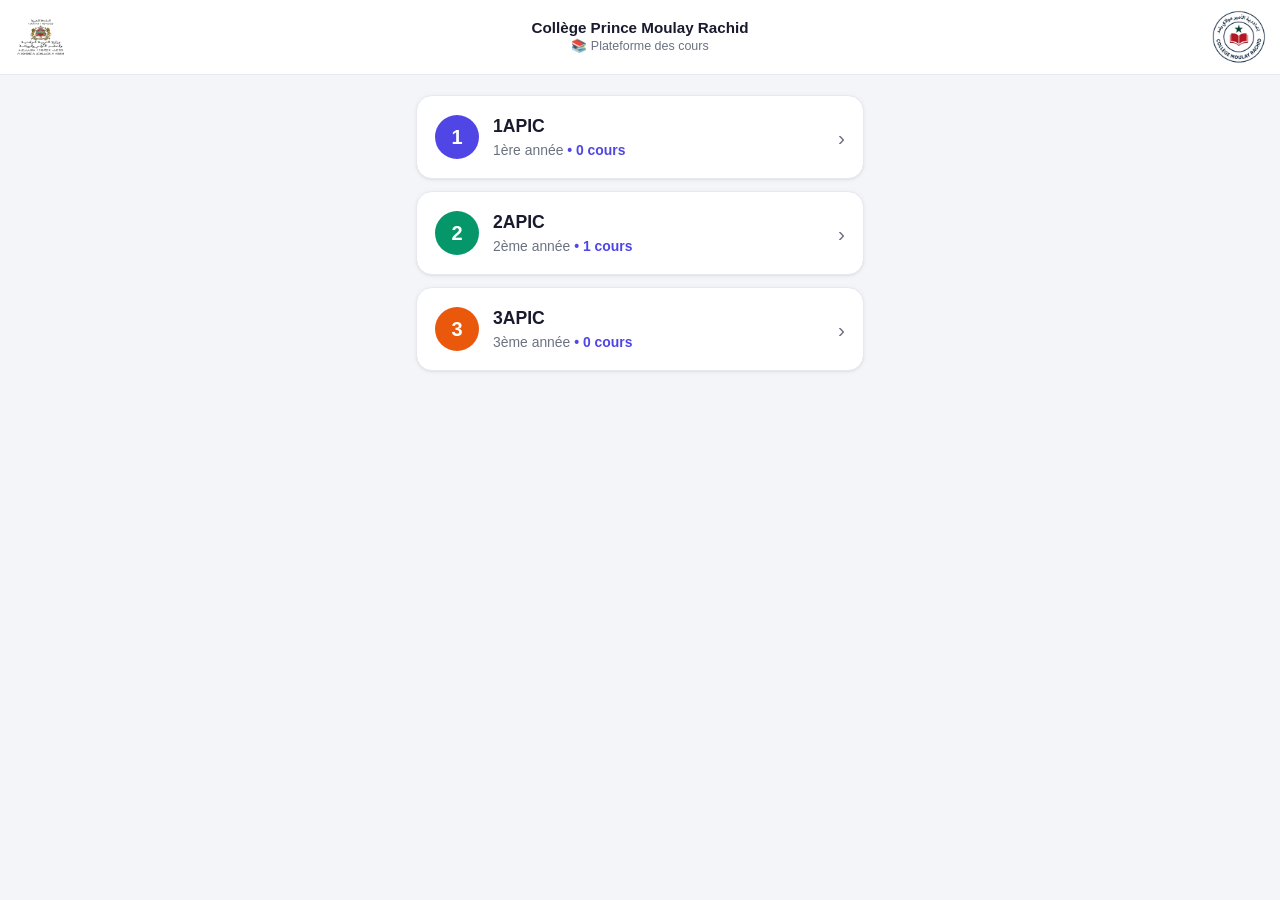
==== index.html @ 15e2d8b1 "Add files via upload" ====
<!DOCTYPE html>
<html lang="fr">
<head>
<meta charset="UTF-8">
<meta name="viewport" content="width=device-width, initial-scale=1.0, maximum-scale=1.0">
<meta name="theme-color" content="#ffffff">
<title>Cours</title>
<style>
  :root {
    --bg: #f4f5f9; --card-bg: #ffffff; --text: #1a1a2e;
    --muted: #6b7280; --accent: #4f46e5; --accent2: #059669;
    --border: #e8e9ee; --shadow: 0 1px 2px rgba(20,20,40,0.06), 0 1px 6px rgba(20,20,40,0.04);
  }
  * { box-sizing: border-box; -webkit-tap-highlight-color: transparent; }
  html, body { margin: 0; padding: 0; }
  body {
    font-family: -apple-system, BlinkMacSystemFont, "Segoe UI", Roboto, sans-serif;
    background: var(--bg); color: var(--text);
    font-size: 17px; line-height: 1.4;
    -webkit-font-smoothing: antialiased;
  }

  header {
    background: var(--card-bg); color: var(--text);
    padding: calc(10px + env(safe-area-inset-top, 0px)) 14px 10px;
    border-bottom: 1px solid var(--border);
    display: flex; align-items: center; gap: 10px;
    position: sticky; top: 0; z-index: 10;
  }
  header img.logo { width: 54px; height: 54px; object-fit: contain; flex-shrink: 0; }
  header .school-info { flex: 1; text-align: center; min-width: 0; }
  header .school-info .college-name { font-size: 0.95rem; font-weight: 700; line-height: 1.2; }
  header .school-info .app-title { font-size: 0.78rem; color: var(--muted); margin-top: 1px; }

  main { padding: 16px; padding-bottom: 40px; max-width: 480px; margin: 0 auto; }

  /* ---- Levels ---- */
  .levels { display: flex; flex-direction: column; gap: 12px; margin-top: 4px; }
  .level-card {
    background: var(--card-bg); border: 1px solid var(--border); border-radius: 16px;
    box-shadow: var(--shadow); padding: 18px; display: flex; align-items: center; gap: 14px;
    cursor: pointer; user-select: none; contain: layout style;
    transition: transform 0.1s ease;
  }
  .level-card:active { transform: scale(0.98); background: #f0f0f7; }
  .badge {
    width: 44px; height: 44px; border-radius: 50%; display: flex; align-items: center;
    justify-content: center; font-size: 1.25rem; font-weight: 700; color: white; flex-shrink: 0;
  }
  .b1 { background: #4f46e5; } .b2 { background: #059669; } .b3 { background: #ea580c; }
  .level-card .txt h2 { margin: 0 0 2px; font-size: 1.1rem; }
  .level-card .txt p { margin: 0; color: var(--muted); font-size: 0.87rem; }
  .level-card .txt p .count { color: var(--accent); font-weight: 600; }
  .level-card .arrow { margin-left: auto; color: var(--muted); font-size: 1.3rem; }

  /* ---- Back + search ---- */
  .back-btn {
    display: flex; align-items: center; gap: 6px; background: none; border: none;
    color: var(--accent); font-size: 1rem; font-weight: 600; cursor: pointer;
    padding: 8px 0; margin-bottom: 6px;
  }
  .search-wrap { position: sticky; top: 66px; background: var(--bg); padding: 6px 0 12px; z-index: 5; }
  .search-wrap input {
    width: 100%; padding: 12px 14px; border: 1px solid var(--border);
    border-radius: 12px; font-size: 1rem; background: var(--card-bg); color: var(--text);
  }

  /* ---- Course list ---- */
  .list { display: flex; flex-direction: column; gap: 9px; }
  .course-item {
    background: var(--card-bg); border: 1px solid var(--border); border-radius: 14px;
    box-shadow: var(--shadow); padding: 14px; display: flex; align-items: center; gap: 12px;
    cursor: pointer; user-select: none; contain: layout style; content-visibility: auto;
    transition: transform 0.1s ease;
  }
  .course-item:active { transform: scale(0.98); background: #f0f0f7; }
  .subj-icon {
    width: 40px; height: 40px; border-radius: 10px; display: flex; align-items: center;
    justify-content: center; font-size: 1.2rem; background: #eef0fb; flex-shrink: 0;
  }
  .course-item .txt { flex: 1; min-width: 0; }
  .subject-tag { font-size: 0.7rem; text-transform: uppercase; letter-spacing: 0.04em; color: var(--accent); font-weight: 700; }
  .course-item h3 { margin: 2px 0 0; font-size: 1rem; line-height: 1.3; }
  .course-item .arrow { color: var(--muted); font-size: 1.3rem; flex-shrink: 0; }
  .new-badge {
    display: inline-block; background: #dc2626; color: white; font-size: 0.62rem;
    font-weight: 700; padding: 2px 7px; border-radius: 6px; margin-left: 7px;
    letter-spacing: 0.03em; vertical-align: middle;
  }
  .date-text { font-size: 0.75rem; color: var(--muted); margin-top: 3px; }

  .empty-state, .error-state { text-align: center; color: var(--muted); padding: 50px 20px; }

  /* ---- Skeleton loading ---- */
  .skeleton-row {
    background: var(--card-bg); border: 1px solid var(--border); border-radius: 14px;
    padding: 14px; display: flex; align-items: center; gap: 12px; margin-bottom: 9px;
  }
  .skeleton-block { background: #e8e9ee; border-radius: 8px; animation: pulse 1.1s ease-in-out infinite; }
  .skeleton-row .skeleton-block:first-child { width: 40px; height: 40px; border-radius: 10px; flex-shrink: 0; }
  .skeleton-lines { flex: 1; display: flex; flex-direction: column; gap: 6px; }
  .skeleton-lines .skeleton-block:nth-child(1) { width: 40%; height: 9px; }
  .skeleton-lines .skeleton-block:nth-child(2) { width: 75%; height: 13px; }
  @keyframes pulse { 0%, 100% { opacity: 0.5; } 50% { opacity: 1; } }

  /* ---- Bottom sheet ---- */
  .sheet-overlay { display: none; position: fixed; inset: 0; background: rgba(20,20,40,0.45); z-index: 50; }
  .sheet-overlay.open { display: block; }
  .sheet {
    position: fixed; left: 0; right: 0; bottom: 0; background: var(--card-bg);
    border-radius: 20px 20px 0 0; padding: 20px 18px calc(24px + env(safe-area-inset-bottom, 0px));
    max-height: 85vh; overflow-y: auto;
    transform: translateY(100%); transition: transform 0.22s ease-out;
  }
  .sheet-overlay.open .sheet { transform: translateY(0); }
  .sheet-handle { width: 40px; height: 4px; background: var(--border); border-radius: 4px; margin: 0 auto 16px; }
  .sheet h3 { margin: 0 0 4px; font-size: 1.15rem; }
  .sheet .subject-tag { display: block; margin-bottom: 18px; }

  .download-row {
    display: flex; align-items: center; gap: 14px; border: 1px solid var(--border);
    border-radius: 14px; padding: 14px; margin-bottom: 12px;
  }
  .download-row img { width: 52px; height: 52px; border-radius: 10px; object-fit: cover; background: #eef0f4; flex-shrink: 0; }
  .download-row .label { flex: 1; font-weight: 600; font-size: 1rem; }
  .download-row a.btn {
    display: inline-flex; align-items: center; gap: 6px; text-decoration: none;
    color: white; padding: 10px 16px; border-radius: 10px; font-size: 0.9rem; font-weight: 600;
    transition: filter 0.1s ease;
  }
  .download-row a.btn:active { filter: brightness(0.9); }
  .download-row.course a.btn { background: var(--accent); }
  .download-row.exercise a.btn { background: var(--accent2); }
  .download-row.missing { opacity: 0.5; }
  .download-row a.btn.disabled { background: var(--muted) !important; pointer-events: none; }
  .download-row.print { border-style: dashed; margin-top: -4px; }
  .download-row.print a.btn { background: #475569; }

  .sheet-close {
    display: block; width: 100%; text-align: center; padding: 12px;
    background: none; border: none; color: var(--muted); font-size: 0.95rem; margin-top: 4px;
  }

  @media (prefers-reduced-motion: reduce) {
    * { animation-duration: 0.001ms !important; transition-duration: 0.001ms !important; }
  }

  @media (prefers-color-scheme: dark) {
    :root:not([data-theme="light"]) {
      --bg: #14151f; --card-bg: #1e2030; --text: #e5e7eb; --muted: #9ca3af; --border: #2e3040;
      --shadow: 0 1px 2px rgba(0,0,0,0.3);
    }
    .level-card:active, .course-item:active { background: #262842; }
    .subj-icon { background: #262842; }
    .skeleton-block { background: #2a2c40; }
  }
  :root[data-theme="dark"] {
    --bg: #14151f; --card-bg: #1e2030; --text: #e5e7eb; --muted: #9ca3af; --border: #2e3040;
  }
</style>
</head>
<body>

<header>
  <img class="logo" src="assets/logo-ministere.png" alt="" onerror="this.style.display='none'">
  <div class="school-info">
    <div class="college-name">Collège Prince Moulay Rachid</div>
    <div class="app-title">📚 Plateforme des cours</div>
  </div>
  <img class="logo" src="assets/logo-college.png" alt="" onerror="this.style.display='none'">
</header>

<main>
  <div class="levels" id="levelScreen">
    <div class="level-card" data-level="1APIC">
      <span class="badge b1">1</span>
      <span class="txt"><h2>1APIC</h2><p>1ère année<span class="count" id="count-1APIC"></span></p></span>
      <span class="arrow">›</span>
    </div>
    <div class="level-card" data-level="2APIC">
      <span class="badge b2">2</span>
      <span class="txt"><h2>2APIC</h2><p>2ème année<span class="count" id="count-2APIC"></span></p></span>
      <span class="arrow">›</span>
    </div>
    <div class="level-card" data-level="3APIC">
      <span class="badge b3">3</span>
      <span class="txt"><h2>3APIC</h2><p>3ème année<span class="count" id="count-3APIC"></span></p></span>
      <span class="arrow">›</span>
    </div>
  </div>

  <div id="courseScreen" style="display:none;">
    <button class="back-btn" id="backBtn">‹ Niveaux</button>
    <div class="search-wrap"><input type="text" id="searchInput" placeholder="Rechercher..."></div>
    <div class="list" id="courseList"></div>
    <div class="empty-state" id="emptyState" style="display:none;">Aucun cours trouvé.</div>
  </div>
</main>

<div class="sheet-overlay" id="overlay">
  <div class="sheet">
    <div class="sheet-handle"></div>
    <h3 id="modalTitle"></h3>
    <span class="subject-tag" id="modalSubject"></span>
    <div class="date-text" id="modalDate" style="margin-bottom:14px;"></div>

    <div class="download-row course">
      <img id="modalCourseImg" alt="Cours" loading="lazy" decoding="async">
      <span class="label">📘 Cours</span>
      <a class="btn" id="modalCourseLink" download>⬇</a>
    </div>
    <div id="coursePrintContainer"></div>
    <div class="download-row exercise">
      <img id="modalExerciseImg" alt="Exercices" loading="lazy" decoding="async">
      <span class="label">✏️ Exercices</span>
      <a class="btn" id="modalExerciseLink" download>⬇</a>
    </div>
    <div id="exercisePrintContainer"></div>

    <button class="sheet-close" id="modalClose">Fermer</button>
  </div>
</div>

<script>
  let allData = {};
  let currentLevel = null;
  let loadFailed = false;

  const levelScreen = document.getElementById('levelScreen');
  const courseScreen = document.getElementById('courseScreen');
  const list = document.getElementById('courseList');
  const emptyState = document.getElementById('emptyState');
  const searchInput = document.getElementById('searchInput');
  const overlay = document.getElementById('overlay');

  const SUBJECT_ICONS = {
    "Algorithmique": "🧮", "DevOps": "⚙️", "Développement Web": "🌐",
    "JEE / Spring": "☕", "Data Analysis": "📊"
  };
  function iconFor(subject) { return SUBJECT_ICONS[subject] || "📄"; }

  const fallbackData = {
    "1APIC": [{ id: "algo1", title: "Introduction aux algorithmes", subject: "Algorithmique", courseFile: "images/1APIC/algo1-cours.jpg", exerciseFile: "images/1APIC/algo1-exo.jpg", date: "2026-01-15" }],
    "2APIC": [{ id: "docker1", title: "Introduction à Docker", subject: "DevOps", courseFile: "images/2APIC/docker1-cours.jpg", exerciseFile: "images/2APIC/docker1-exo.jpg", date: "2026-01-15" }],
    "3APIC": [{ id: "spring1", title: "Spring Boot - les bases", subject: "JEE / Spring", courseFile: "images/3APIC/spring1-cours.jpg", exerciseFile: "images/3APIC/spring1-exo.jpg", date: "2026-01-15" }]
  };

  function formatDate(iso) {
    if (!iso) return '';
    try {
      return new Intl.DateTimeFormat('fr-FR', { day: '2-digit', month: 'short', year: 'numeric' }).format(new Date(iso));
    } catch (e) { return ''; }
  }

  function getViewedSet() {
    try { return new Set(JSON.parse(localStorage.getItem('viewedCourseIds') || '[]')); }
    catch (e) { return new Set(); }
  }
  function markViewed(id) {
    const set = getViewedSet();
    if (!set.has(id)) {
      set.add(id);
      localStorage.setItem('viewedCourseIds', JSON.stringify([...set]));
    }
  }

  function updateLevelCounts() {
    ['1APIC', '2APIC', '3APIC'].forEach(lvl => {
      const el = document.getElementById('count-' + lvl);
      if (el) el.textContent = ' • ' + (allData[lvl] || []).length + ' cours';
    });
  }

  function drawFavicon(count) {
    const canvas = document.createElement('canvas');
    canvas.width = 64; canvas.height = 64;
    const ctx = canvas.getContext('2d');
    ctx.clearRect(0, 0, 64, 64);
    ctx.font = '52px sans-serif';
    ctx.textAlign = 'center';
    ctx.textBaseline = 'middle';
    ctx.fillText('📚', 30, 36);
    if (count > 0) {
      ctx.beginPath();
      ctx.arc(50, 16, 15, 0, Math.PI * 2);
      ctx.fillStyle = '#dc2626';
      ctx.fill();
      ctx.fillStyle = '#ffffff';
      ctx.font = 'bold 18px sans-serif';
      ctx.fillText(count > 9 ? '9+' : String(count), 50, 17);
    }
    let link = document.querySelector("link[rel~='icon']");
    if (!link) { link = document.createElement('link'); link.rel = 'icon'; document.head.appendChild(link); }
    link.href = canvas.toDataURL('image/png');
  }

  function updateBadge() {
    const viewed = getViewedSet();
    let newCount = 0;
    ['1APIC', '2APIC', '3APIC'].forEach(lvl => {
      (allData[lvl] || []).forEach(c => { if (!viewed.has(c.id)) newCount++; });
    });
    document.title = newCount > 0 ? `(${newCount}) Cours` : 'Cours';
    drawFavicon(newCount);
  }

  function showSkeleton() {
    list.innerHTML = Array(4).fill(`
      <div class="skeleton-row">
        <div class="skeleton-block"></div>
        <div class="skeleton-lines">
          <div class="skeleton-block"></div>
          <div class="skeleton-block"></div>
        </div>
      </div>`).join('');
  }

  async function loadData() {
    try {
      const res = await fetch('data.json?t=' + Date.now(), { cache: 'no-store' });
      allData = await res.json();
    } catch (e) {
      allData = fallbackData;
      loadFailed = true;
    }
  }

  function openLevel(level) {
    currentLevel = level;
    levelScreen.style.display = 'none';
    courseScreen.style.display = 'block';
    searchInput.value = '';
    renderCourses();
  }

  function renderCourses() {
    const q = searchInput.value.trim().toLowerCase();
    const courses = (allData[currentLevel] || []).filter(c =>
      c.title.toLowerCase().includes(q) || c.subject.toLowerCase().includes(q)
    );
    list.innerHTML = '';
    emptyState.style.display = courses.length === 0 ? 'block' : 'none';
    emptyState.textContent = loadFailed
      ? "Connexion impossible — vérifiez votre réseau et réessayez."
      : "Aucun cours trouvé.";

    const frag = document.createDocumentFragment();
    const viewed = getViewedSet();
    courses.forEach(c => {
      const isNew = !viewed.has(c.id);
      const item = document.createElement('div');
      item.className = 'course-item';
      item.innerHTML = `
        <span class="subj-icon">${iconFor(c.subject)}</span>
        <span class="txt">
          <span class="subject-tag">${c.subject || 'Matière non spécifiée'}</span>
          <h3>${c.title || 'Sans titre'}${isNew ? '<span class="new-badge">NOUVEAU</span>' : ''}</h3>
          ${c.date ? `<div class="date-text">${formatDate(c.date)}</div>` : ''}
        </span>
        <span class="arrow">›</span>`;
      item.addEventListener('click', () => openSheet(c));
      frag.appendChild(item);
    });
    list.appendChild(frag);
  }

  function setDownloadRow(prefix, filePath) {
    const img = document.getElementById('modal' + prefix + 'Img');
    const link = document.getElementById('modal' + prefix + 'Link');
    const row = link.closest('.download-row');
    const hasFile = typeof filePath === 'string' && filePath.trim() !== '';

    if (hasFile) {
      img.src = filePath;
      img.style.visibility = 'visible';
      link.href = filePath;
      link.classList.remove('disabled');
      link.textContent = '⬇';
      link.removeAttribute('aria-disabled');
      row.classList.remove('missing');
      row.style.display = 'flex';
    } else {
      img.removeAttribute('src');
      img.style.visibility = 'hidden';
      link.removeAttribute('href');
      link.classList.remove('disabled');
      link.removeAttribute('aria-disabled');
      row.classList.remove('missing');
      row.style.display = 'none';
    }
  }

  function setOptionalRow(rowId, imgId, linkId, filePath) {
    // conservée pour compatibilité, plus utilisée directement
  }

  function renderPrintRows(containerId, files) {
    const container = document.getElementById(containerId);
    container.innerHTML = '';
    if (!files || files.length === 0) return;
    const frag = document.createDocumentFragment();
    files.forEach((filePath, idx) => {
      if (!filePath) return;
      const row = document.createElement('div');
      row.className = 'download-row print';
      row.innerHTML = `
        <img alt="Image ${idx + 1} à coller" loading="lazy" decoding="async" src="${filePath}">
        <span class="label">📎 Image ${idx + 1} à coller</span>
        <a class="btn" href="${filePath}" download>⬇</a>`;
      frag.appendChild(row);
    });
    container.appendChild(frag);
  }

  function collectPrintFiles(c, pluralKey, singularKey) {
    const arr = Array.isArray(c[pluralKey]) ? c[pluralKey].filter(Boolean) : [];
    if (c[singularKey] && !arr.includes(c[singularKey])) arr.unshift(c[singularKey]);
    return arr;
  }

  function openSheet(c) {
    document.getElementById('modalTitle').textContent = c.title || 'Sans titre';
    document.getElementById('modalSubject').textContent = c.subject || 'Matière non spécifiée';
    document.getElementById('modalDate').textContent = c.date ? ('Ajouté le ' + formatDate(c.date)) : '';
    setDownloadRow('Course', c.courseFile);
    setDownloadRow('Exercise', c.exerciseFile);
    renderPrintRows('coursePrintContainer', collectPrintFiles(c, 'coursePrintFiles', 'coursePrintFile'));
    renderPrintRows('exercisePrintContainer', collectPrintFiles(c, 'exercisePrintFiles', 'exercisePrintFile'));
    overlay.classList.add('open');
    markViewed(c.id);
    renderCourses();
    updateBadge();
  }

  document.getElementById('modalClose').addEventListener('click', () => overlay.classList.remove('open'));
  overlay.addEventListener('click', (e) => { if (e.target === overlay) overlay.classList.remove('open'); });

  document.getElementById('backBtn').addEventListener('click', () => {
    courseScreen.style.display = 'none';
    levelScreen.style.display = 'flex';
    currentLevel = null;
  });

  document.querySelectorAll('.level-card').forEach(el => {
    el.addEventListener('click', () => openLevel(el.dataset.level));
  });

  searchInput.addEventListener('input', renderCourses);

  showSkeleton();
  loadData().then(() => { updateLevelCounts(); updateBadge(); });
</script>

</body>
</html>
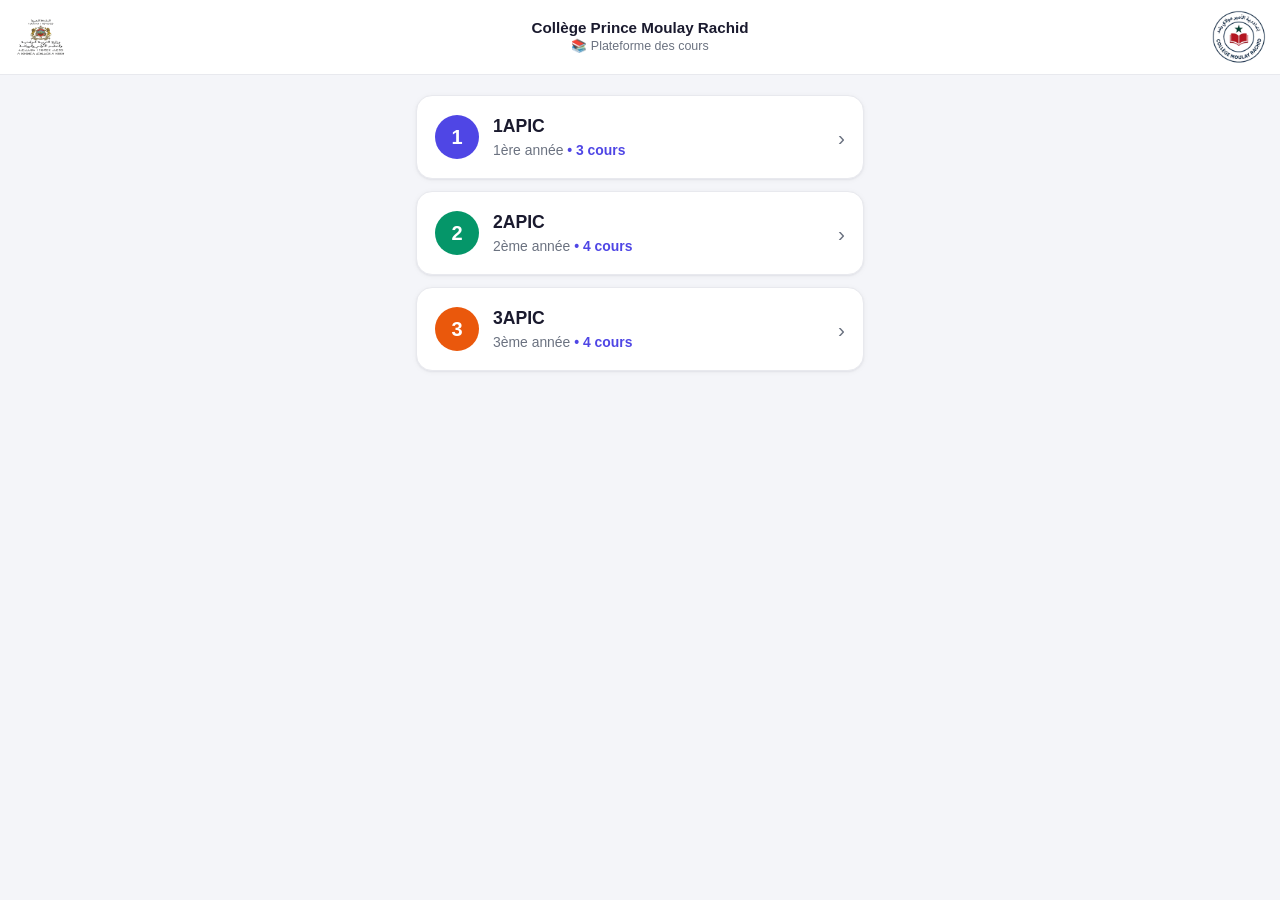
==== commit 6488ed5f: "Fix course loading failures and heavy image previews Show a connection error instead of template cou" ====
--- a/index.html
+++ b/index.html
@@ -121,7 +121,6 @@
     display: flex; align-items: center; gap: 14px; border: 1px solid var(--border);
     border-radius: 14px; padding: 14px; margin-bottom: 12px;
   }
-  .download-row img { width: 52px; height: 52px; border-radius: 10px; object-fit: cover; background: #eef0f4; flex-shrink: 0; }
   .download-row .label { flex: 1; font-weight: 600; font-size: 1rem; }
   .download-row a.btn {
     display: inline-flex; align-items: center; gap: 6px; text-decoration: none;
@@ -205,13 +204,11 @@
     <div class="date-text" id="modalDate" style="margin-bottom:14px;"></div>
 
     <div class="download-row course">
-      <img id="modalCourseImg" alt="Cours" loading="lazy" decoding="async">
       <span class="label">📘 Cours</span>
       <a class="btn" id="modalCourseLink" download>⬇</a>
     </div>
     <div id="coursePrintContainer"></div>
     <div class="download-row exercise">
-      <img id="modalExerciseImg" alt="Exercices" loading="lazy" decoding="async">
       <span class="label">✏️ Exercices</span>
       <a class="btn" id="modalExerciseLink" download>⬇</a>
     </div>
@@ -225,6 +222,7 @@
   let allData = {};
   let currentLevel = null;
   let loadFailed = false;
+  let dataReady = false;
 
   const levelScreen = document.getElementById('levelScreen');
   const courseScreen = document.getElementById('courseScreen');
@@ -239,12 +237,6 @@
   };
   function iconFor(subject) { return SUBJECT_ICONS[subject] || "📄"; }
 
-  const fallbackData = {
-    "1APIC": [{ id: "algo1", title: "Introduction aux algorithmes", subject: "Algorithmique", courseFile: "images/1APIC/algo1-cours.jpg", exerciseFile: "images/1APIC/algo1-exo.jpg", date: "2026-01-15" }],
-    "2APIC": [{ id: "docker1", title: "Introduction à Docker", subject: "DevOps", courseFile: "images/2APIC/docker1-cours.jpg", exerciseFile: "images/2APIC/docker1-exo.jpg", date: "2026-01-15" }],
-    "3APIC": [{ id: "spring1", title: "Spring Boot - les bases", subject: "JEE / Spring", courseFile: "images/3APIC/spring1-cours.jpg", exerciseFile: "images/3APIC/spring1-exo.jpg", date: "2026-01-15" }]
-  };
-
   function formatDate(iso) {
     if (!iso) return '';
     try {
@@ -267,7 +259,7 @@
   function updateLevelCounts() {
     ['1APIC', '2APIC', '3APIC'].forEach(lvl => {
       const el = document.getElementById('count-' + lvl);
-      if (el) el.textContent = ' • ' + (allData[lvl] || []).length + ' cours';
+      if (el) el.textContent = loadFailed ? '' : ' • ' + (allData[lvl] || []).length + ' cours';
     });
   }
 
@@ -318,11 +310,23 @@
   async function loadData() {
     try {
       const res = await fetch('data.json?t=' + Date.now(), { cache: 'no-store' });
+      if (!res.ok) throw new Error('HTTP ' + res.status);
       allData = await res.json();
+      loadFailed = false;
     } catch (e) {
-      allData = fallbackData;
+      allData = {};
       loadFailed = true;
     }
+    dataReady = true;
+  }
+
+  function refreshData() {
+    dataReady = false;
+    return loadData().then(() => {
+      updateLevelCounts();
+      updateBadge();
+      if (currentLevel) renderCourses();
+    });
   }
 
   function openLevel(level) {
@@ -330,10 +334,16 @@
     levelScreen.style.display = 'none';
     courseScreen.style.display = 'block';
     searchInput.value = '';
+    if (loadFailed) refreshData();
     renderCourses();
   }
 
   function renderCourses() {
+    if (!dataReady) {
+      emptyState.style.display = 'none';
+      showSkeleton();
+      return;
+    }
     const q = searchInput.value.trim().toLowerCase();
     const courses = (allData[currentLevel] || []).filter(c =>
       c.title.toLowerCase().includes(q) || c.subject.toLowerCase().includes(q)
@@ -365,14 +375,11 @@
   }
 
   function setDownloadRow(prefix, filePath) {
-    const img = document.getElementById('modal' + prefix + 'Img');
     const link = document.getElementById('modal' + prefix + 'Link');
     const row = link.closest('.download-row');
     const hasFile = typeof filePath === 'string' && filePath.trim() !== '';
 
     if (hasFile) {
-      img.src = filePath;
-      img.style.visibility = 'visible';
       link.href = filePath;
       link.classList.remove('disabled');
       link.textContent = '⬇';
@@ -380,8 +387,6 @@
       row.classList.remove('missing');
       row.style.display = 'flex';
     } else {
-      img.removeAttribute('src');
-      img.style.visibility = 'hidden';
       link.removeAttribute('href');
       link.classList.remove('disabled');
       link.removeAttribute('aria-disabled');
@@ -404,7 +409,6 @@
       const row = document.createElement('div');
       row.className = 'download-row print';
       row.innerHTML = `
-        <img alt="Image ${idx + 1} à coller" loading="lazy" decoding="async" src="${filePath}">
         <span class="label">📎 Image ${idx + 1} à coller</span>
         <a class="btn" href="${filePath}" download>⬇</a>`;
       frag.appendChild(row);
@@ -447,8 +451,7 @@
 
   searchInput.addEventListener('input', renderCourses);
 
-  showSkeleton();
-  loadData().then(() => { updateLevelCounts(); updateBadge(); });
+  refreshData();
 </script>
 
 </body>
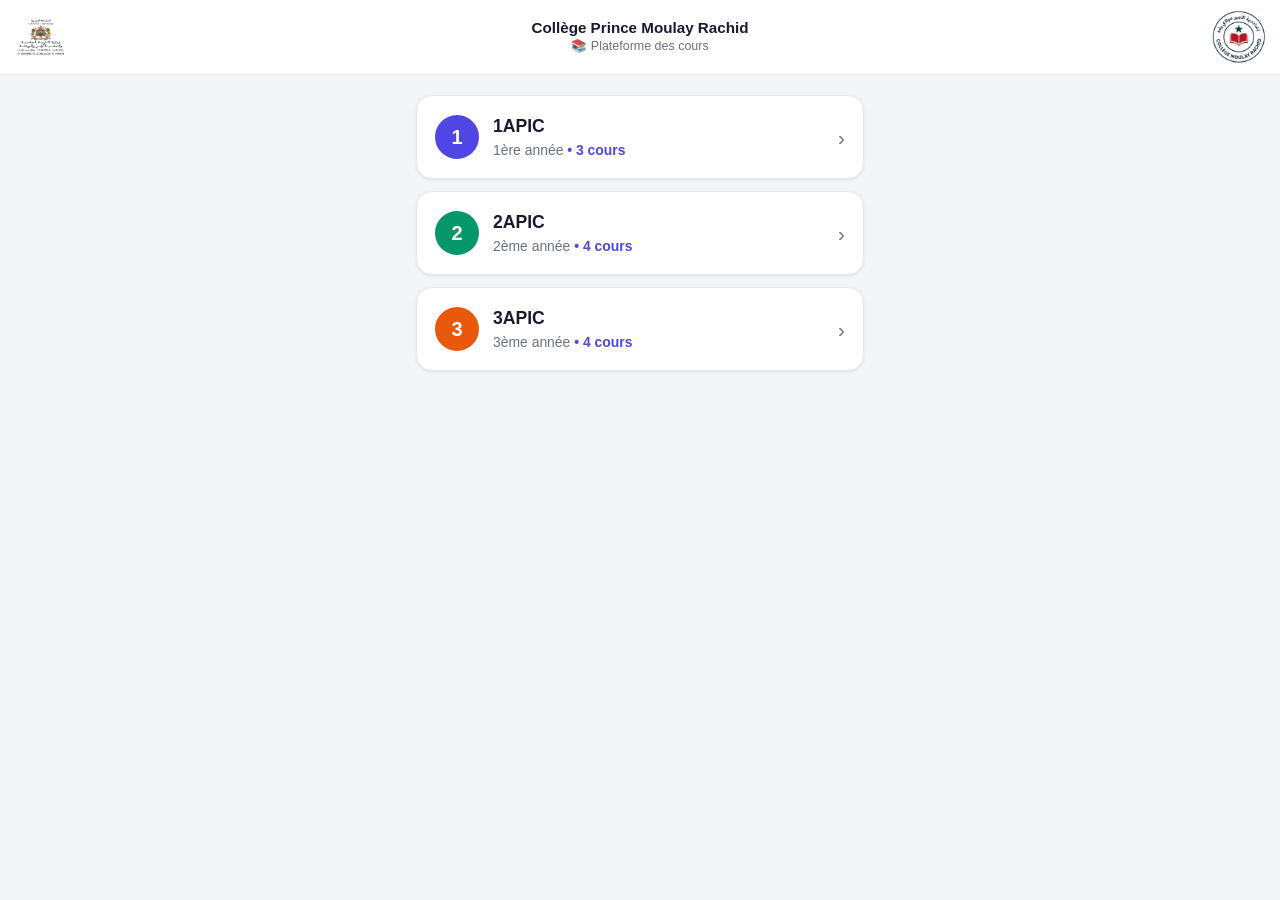
==== commit 8955d938: "Restore course previews using small thumbnails Add 104px thumbnails under thumbs/ and show them in t" ====
--- a/index.html
+++ b/index.html
@@ -121,6 +121,7 @@
     display: flex; align-items: center; gap: 14px; border: 1px solid var(--border);
     border-radius: 14px; padding: 14px; margin-bottom: 12px;
   }
+  .download-row img { width: 52px; height: 52px; border-radius: 10px; object-fit: cover; background: #eef0f4; flex-shrink: 0; }
   .download-row .label { flex: 1; font-weight: 600; font-size: 1rem; }
   .download-row a.btn {
     display: inline-flex; align-items: center; gap: 6px; text-decoration: none;
@@ -204,11 +205,13 @@
     <div class="date-text" id="modalDate" style="margin-bottom:14px;"></div>
 
     <div class="download-row course">
+      <img id="modalCourseImg" alt="" decoding="async" onerror="this.style.visibility='hidden'">
       <span class="label">📘 Cours</span>
       <a class="btn" id="modalCourseLink" download>⬇</a>
     </div>
     <div id="coursePrintContainer"></div>
     <div class="download-row exercise">
+      <img id="modalExerciseImg" alt="" decoding="async" onerror="this.style.visibility='hidden'">
       <span class="label">✏️ Exercices</span>
       <a class="btn" id="modalExerciseLink" download>⬇</a>
     </div>
@@ -374,12 +377,17 @@
     list.appendChild(frag);
   }
 
+  function thumbPath(filePath) { return filePath.replace('images/', 'thumbs/') + '.jpg'; }
+
   function setDownloadRow(prefix, filePath) {
+    const img = document.getElementById('modal' + prefix + 'Img');
     const link = document.getElementById('modal' + prefix + 'Link');
     const row = link.closest('.download-row');
     const hasFile = typeof filePath === 'string' && filePath.trim() !== '';
 
     if (hasFile) {
+      img.style.visibility = 'visible';
+      img.src = thumbPath(filePath);
       link.href = filePath;
       link.classList.remove('disabled');
       link.textContent = '⬇';
@@ -387,6 +395,7 @@
       row.classList.remove('missing');
       row.style.display = 'flex';
     } else {
+      img.removeAttribute('src');
       link.removeAttribute('href');
       link.classList.remove('disabled');
       link.removeAttribute('aria-disabled');
@@ -409,6 +418,7 @@
       const row = document.createElement('div');
       row.className = 'download-row print';
       row.innerHTML = `
+        <img alt="" decoding="async" src="${thumbPath(filePath)}" onerror="this.style.visibility='hidden'">
         <span class="label">📎 Image ${idx + 1} à coller</span>
         <a class="btn" href="${filePath}" download>⬇</a>`;
       frag.appendChild(row);
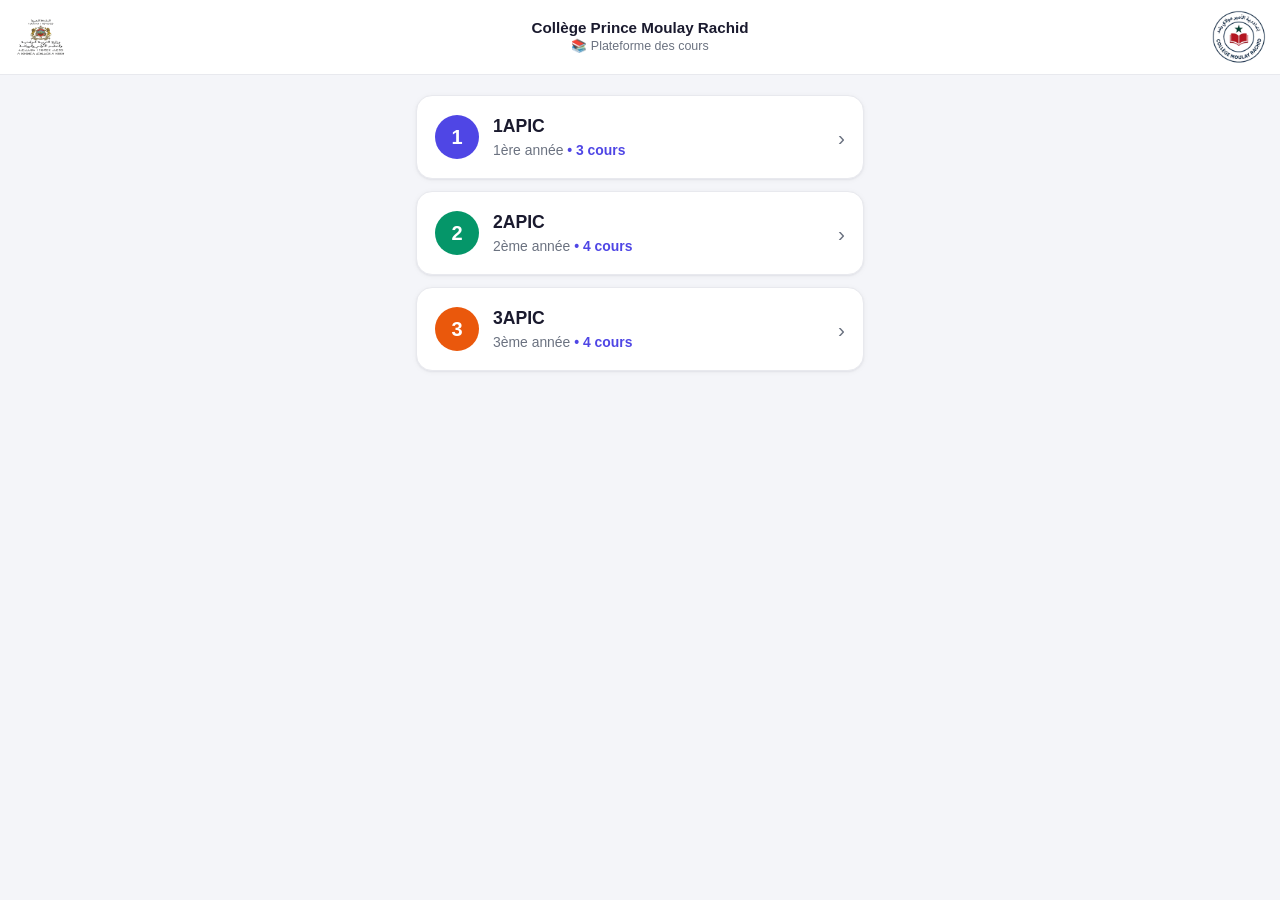
==== commit 58ae2ba9: "Group courses by unit and add a unit picker to admin Show corrections first, then each unit with its" ====
--- a/index.html
+++ b/index.html
@@ -79,6 +79,14 @@
     justify-content: center; font-size: 1.2rem; background: #eef0fb; flex-shrink: 0;
   }
   .course-item .txt { flex: 1; min-width: 0; }
+  .unit-group { margin-bottom: 22px; }
+  .unit-heading {
+    display: flex; align-items: flex-start; gap: 9px; margin: 0 0 10px;
+    padding: 10px 12px; border-radius: 12px; background: #eef0fb; color: var(--text);
+    border-left: 5px solid var(--accent);
+  }
+  .unit-heading .unit-icon { font-size: 1.25rem; line-height: 1.3; }
+  .unit-heading h2 { margin: 0; font-size: 1.08rem; line-height: 1.3; }
   .subject-tag { font-size: 0.7rem; text-transform: uppercase; letter-spacing: 0.04em; color: var(--accent); font-weight: 700; }
   .course-item h3 { margin: 2px 0 0; font-size: 1rem; line-height: 1.3; }
   .course-item .arrow { color: var(--muted); font-size: 1.3rem; flex-shrink: 0; }
@@ -151,9 +159,10 @@
       --shadow: 0 1px 2px rgba(0,0,0,0.3);
     }
     .level-card:active, .course-item:active { background: #262842; }
-    .subj-icon { background: #262842; }
+    .subj-icon, .unit-heading { background: #262842; }
     .skeleton-block { background: #2a2c40; }
   }
+  :root[data-theme="dark"] .unit-heading { background: #262842; }
   :root[data-theme="dark"] {
     --bg: #14151f; --card-bg: #1e2030; --text: #e5e7eb; --muted: #9ca3af; --border: #2e3040;
   }
@@ -234,11 +243,17 @@
   const searchInput = document.getElementById('searchInput');
   const overlay = document.getElementById('overlay');
 
-  const SUBJECT_ICONS = {
-    "Algorithmique": "🧮", "DevOps": "⚙️", "Développement Web": "🌐",
-    "JEE / Spring": "☕", "Data Analysis": "📊"
-  };
-  function iconFor(subject) { return SUBJECT_ICONS[subject] || "📄"; }
+  function unitsFor(level) { return (allData.units && allData.units[level]) || []; }
+  function unitOf(level, c) {
+    return unitsFor(level).find(u => u.id === c.unit) || { id: 'autres', title: c.subject || 'Autres cours' };
+  }
+  function courseNumber(c) {
+    const m = (c.title || '').match(/cours\s*(\d+)/i);
+    return m ? Number(m[1]) : Infinity;
+  }
+  function byCourseNumber(a, b) {
+    return (courseNumber(a) - courseNumber(b)) || String(a.date || '').localeCompare(String(b.date || ''));
+  }
 
   function formatDate(iso) {
     if (!iso) return '';
@@ -349,7 +364,7 @@
     }
     const q = searchInput.value.trim().toLowerCase();
     const courses = (allData[currentLevel] || []).filter(c =>
-      c.title.toLowerCase().includes(q) || c.subject.toLowerCase().includes(q)
+      (c.title || '').toLowerCase().includes(q) || unitOf(currentLevel, c).title.toLowerCase().includes(q)
     );
     list.innerHTML = '';
     emptyState.style.display = courses.length === 0 ? 'block' : 'none';
@@ -359,20 +374,43 @@
 
     const frag = document.createDocumentFragment();
     const viewed = getViewedSet();
+    const groups = new Map();
+    unitsFor(currentLevel).forEach(u => groups.set(u.id, { unit: u, courses: [] }));
     courses.forEach(c => {
+      const unit = unitOf(currentLevel, c);
+      if (!groups.has(unit.id)) groups.set(unit.id, { unit, courses: [] });
+      groups.get(unit.id).courses.push(c);
+    });
+
+    groups.forEach(({ unit, courses: unitCourses }) => {
+      if (unitCourses.length === 0) return;
+      const group = document.createElement('section');
+      group.className = 'unit-group';
+      const heading = document.createElement('div');
+      heading.className = 'unit-heading';
+      heading.innerHTML = `
+        <span class="unit-icon">${unit.id === 'corrections' ? '📝' : '📂'}</span>
+        <h2></h2>`;
+      heading.querySelector('h2').textContent = unit.title;
+      group.appendChild(heading);
+      const groupList = document.createElement('div');
+      groupList.className = 'list';
+      unitCourses.sort(byCourseNumber).forEach(c => {
       const isNew = !viewed.has(c.id);
       const item = document.createElement('div');
       item.className = 'course-item';
       item.innerHTML = `
-        <span class="subj-icon">${iconFor(c.subject)}</span>
+        <span class="subj-icon">📄</span>
         <span class="txt">
-          <span class="subject-tag">${c.subject || 'Matière non spécifiée'}</span>
           <h3>${c.title || 'Sans titre'}${isNew ? '<span class="new-badge">NOUVEAU</span>' : ''}</h3>
           ${c.date ? `<div class="date-text">${formatDate(c.date)}</div>` : ''}
         </span>
         <span class="arrow">›</span>`;
       item.addEventListener('click', () => openSheet(c));
-      frag.appendChild(item);
+      groupList.appendChild(item);
+      });
+      group.appendChild(groupList);
+      frag.appendChild(group);
     });
     list.appendChild(frag);
   }
@@ -434,7 +472,7 @@
 
   function openSheet(c) {
     document.getElementById('modalTitle').textContent = c.title || 'Sans titre';
-    document.getElementById('modalSubject').textContent = c.subject || 'Matière non spécifiée';
+    document.getElementById('modalSubject').textContent = unitOf(currentLevel, c).title;
     document.getElementById('modalDate').textContent = c.date ? ('Ajouté le ' + formatDate(c.date)) : '';
     setDownloadRow('Course', c.courseFile);
     setDownloadRow('Exercise', c.exerciseFile);
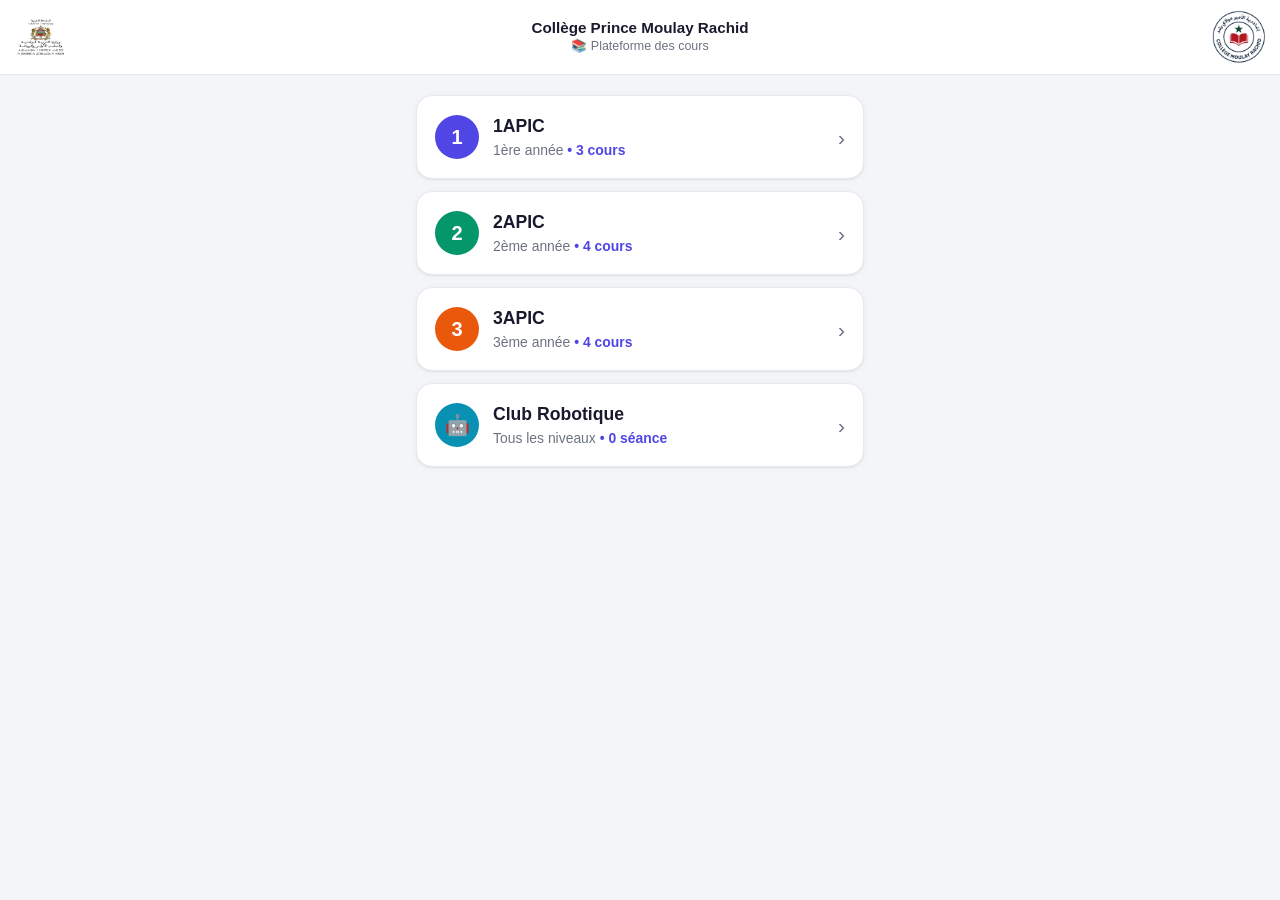
==== commit 9c34f715: "Add Club Robotique section Add a home card for the club with a grid of sessions and a grid of task c" ====
--- a/index.html
+++ b/index.html
@@ -96,6 +96,48 @@
     letter-spacing: 0.03em; vertical-align: middle;
   }
   .date-text { font-size: 0.75rem; color: var(--muted); margin-top: 3px; }
+
+  /* ---- Club Robotique ---- */
+  .b4 { background: #0891b2; }
+  .card-grid { display: grid; grid-template-columns: repeat(2, minmax(0, 1fr)); gap: 12px; }
+  .grid-card {
+    background: var(--card-bg); border: 1px solid var(--border); border-radius: 16px;
+    box-shadow: var(--shadow); overflow: hidden; cursor: pointer; user-select: none;
+    transition: transform 0.1s ease;
+  }
+  .grid-card:active { transform: scale(0.98); }
+  .grid-card h3 { margin: 0; font-size: 1rem; line-height: 1.3; overflow-wrap: anywhere; }
+  .grid-body { padding: 12px; }
+  .grid-body .new-badge { margin: 6px 0 0; }
+  .seance-cover {
+    position: relative; aspect-ratio: 16 / 10; background: linear-gradient(135deg, #0891b2, #4f46e5);
+    display: flex; align-items: center; justify-content: center; font-size: 2.2rem;
+  }
+  .seance-cover img { position: absolute; inset: 0; width: 100%; height: 100%; object-fit: cover; }
+  .club-title { margin: 2px 0 12px; font-size: 1.3rem; line-height: 1.25; }
+  .seance-desc { white-space: pre-wrap; margin: 10px 0 0; }
+  #seanceTitle { margin-bottom: 2px; }
+  #taskGrid { margin-top: 16px; }
+  .task-card { border-top: 5px solid var(--task-color); }
+  .task-icon { font-size: 1.6rem; padding: 12px 12px 0; }
+  .task-card .grid-body { padding-top: 6px; }
+  .task-type { display: block; font-size: 0.75rem; font-weight: 700; color: var(--task-color); margin-bottom: 3px; }
+  .type-tutoriel { --task-color: #4f46e5; }
+  .type-exercice { --task-color: #059669; }
+  .type-lien { --task-color: #0891b2; }
+  .type-info { --task-color: #ea580c; }
+  .task-text { white-space: pre-wrap; overflow-wrap: anywhere; margin: 0 0 14px; }
+  .task-link {
+    display: block; text-align: center; text-decoration: none; background: var(--accent); color: white;
+    padding: 13px; border-radius: 12px; font-weight: 600; margin-bottom: 14px;
+  }
+  .task-image { margin-bottom: 14px; }
+  .task-image img { display: block; width: 100%; border-radius: 12px; background: #eef0f4; }
+  .task-image a { display: block; text-align: center; padding: 8px; color: var(--accent); font-size: 0.9rem; font-weight: 600; text-decoration: none; }
+  .task-file {
+    display: block; border: 1px solid var(--border); border-radius: 12px; padding: 13px; margin-bottom: 10px;
+    color: var(--text); text-decoration: none; font-weight: 600; overflow-wrap: anywhere;
+  }
 
   .empty-state, .error-state { text-align: center; color: var(--muted); padding: 50px 20px; }
 
@@ -196,6 +238,11 @@
       <span class="txt"><h2>3APIC</h2><p>3ème année<span class="count" id="count-3APIC"></span></p></span>
       <span class="arrow">›</span>
     </div>
+    <div class="level-card" id="clubCard">
+      <span class="badge b4">🤖</span>
+      <span class="txt"><h2>Club Robotique</h2><p>Tous les niveaux<span class="count" id="count-club"></span></p></span>
+      <span class="arrow">›</span>
+    </div>
   </div>
 
   <div id="courseScreen" style="display:none;">
@@ -203,6 +250,22 @@
     <div class="search-wrap"><input type="text" id="searchInput" placeholder="Rechercher..."></div>
     <div class="list" id="courseList"></div>
     <div class="empty-state" id="emptyState" style="display:none;">Aucun cours trouvé.</div>
+  </div>
+
+  <div id="clubScreen" style="display:none;">
+    <button class="back-btn" id="clubBack">‹ Accueil</button>
+    <h2 class="club-title">🤖 Club Robotique</h2>
+    <div class="card-grid" id="seanceGrid"></div>
+    <div class="empty-state" id="clubEmpty" style="display:none;"></div>
+  </div>
+
+  <div id="seanceScreen" style="display:none;">
+    <button class="back-btn" id="seanceBack">‹ Séances</button>
+    <h2 class="club-title" id="seanceTitle"></h2>
+    <div class="date-text" id="seanceDate"></div>
+    <p class="seance-desc" id="seanceDesc"></p>
+    <div class="card-grid" id="taskGrid"></div>
+    <div class="empty-state" id="seanceEmpty" style="display:none;">Aucune tâche pour le moment.</div>
   </div>
 </main>
 
@@ -227,6 +290,18 @@
     <div id="exercisePrintContainer"></div>
 
     <button class="sheet-close" id="modalClose">Fermer</button>
+  </div>
+</div>
+
+<div class="sheet-overlay" id="taskOverlay">
+  <div class="sheet">
+    <div class="sheet-handle"></div>
+    <h3 id="taskTitle"></h3>
+    <span class="subject-tag" id="taskType"></span>
+    <p class="task-text" id="taskText"></p>
+    <a class="task-link" id="taskLink" target="_blank" rel="noopener">🔗 Ouvrir le lien</a>
+    <div id="taskMedia"></div>
+    <button class="sheet-close" id="taskClose">Fermer</button>
   </div>
 </div>
 
@@ -310,6 +385,7 @@
     ['1APIC', '2APIC', '3APIC'].forEach(lvl => {
       (allData[lvl] || []).forEach(c => { if (!viewed.has(c.id)) newCount++; });
     });
+    newCount += unseenSeances();
     document.title = newCount > 0 ? `(${newCount}) Cours` : 'Cours';
     drawFavicon(newCount);
   }
@@ -340,10 +416,13 @@
 
   function refreshData() {
     dataReady = false;
-    return loadData().then(() => {
+    clubReady = false;
+    return Promise.all([loadData(), loadClub()]).then(() => {
       updateLevelCounts();
+      updateClubCount();
       updateBadge();
       if (currentLevel) renderCourses();
+      if (clubOpen && clubScreen.style.display !== 'none') renderClub();
     });
   }
 
@@ -484,6 +563,197 @@
     updateBadge();
   }
 
+  // ---- Club Robotique ----
+  const TASK_TYPES = {
+    tutoriel: { label: 'Tutoriel', icon: '📘', cls: 'type-tutoriel' },
+    exercice: { label: 'Exercice', icon: '✏️', cls: 'type-exercice' },
+    lien: { label: 'Lien', icon: '🔗', cls: 'type-lien' },
+    info: { label: 'Information', icon: '💡', cls: 'type-info' }
+  };
+  const clubScreen = document.getElementById('clubScreen');
+  const seanceScreen = document.getElementById('seanceScreen');
+  const taskOverlay = document.getElementById('taskOverlay');
+  let clubData = { seances: [] };
+  let clubReady = false;
+  let clubFailed = false;
+  let clubOpen = false;
+
+  async function loadClub() {
+    try {
+      const res = await fetch('robotique.json?t=' + Date.now(), { cache: 'no-store' });
+      if (!res.ok) throw new Error('HTTP ' + res.status);
+      clubData = await res.json();
+      if (!Array.isArray(clubData.seances)) clubData.seances = [];
+      clubFailed = false;
+    } catch (e) {
+      clubData = { seances: [] };
+      clubFailed = true;
+    }
+    clubReady = true;
+  }
+
+  function seanceViewId(s) { return 'seance:' + s.id; }
+
+  function updateClubCount() {
+    const el = document.getElementById('count-club');
+    if (el) el.textContent = clubFailed ? '' : ' • ' + clubData.seances.length + ' séance' + (clubData.seances.length > 1 ? 's' : '');
+  }
+
+  function unseenSeances() {
+    const viewed = getViewedSet();
+    return clubData.seances.filter(s => !viewed.has(seanceViewId(s))).length;
+  }
+
+  function openClub() {
+    clubOpen = true;
+    levelScreen.style.display = 'none';
+    seanceScreen.style.display = 'none';
+    clubScreen.style.display = 'block';
+    if (clubFailed) refreshData();
+    renderClub();
+  }
+
+  function renderClub() {
+    const grid = document.getElementById('seanceGrid');
+    const empty = document.getElementById('clubEmpty');
+    grid.innerHTML = '';
+    empty.style.display = 'none';
+    if (!clubReady) {
+      empty.textContent = 'Chargement...';
+      empty.style.display = 'block';
+      return;
+    }
+    if (clubFailed || clubData.seances.length === 0) {
+      empty.textContent = clubFailed
+        ? 'Connexion impossible — vérifiez votre réseau et réessayez.'
+        : 'Aucune séance pour le moment.';
+      empty.style.display = 'block';
+      return;
+    }
+    const viewed = getViewedSet();
+    [...clubData.seances]
+      .sort((a, b) => String(b.date || '').localeCompare(String(a.date || '')))
+      .forEach(s => {
+        const card = document.createElement('div');
+        card.className = 'grid-card';
+        card.innerHTML = `
+          <div class="seance-cover"><span>🤖</span></div>
+          <div class="grid-body">
+            <h3></h3>
+            <div class="date-text"></div>
+          </div>`;
+        if (s.cover) {
+          const img = document.createElement('img');
+          img.src = s.cover;
+          img.alt = '';
+          img.loading = 'lazy';
+          img.decoding = 'async';
+          img.onerror = () => img.remove();
+          card.querySelector('.seance-cover').appendChild(img);
+        }
+        card.querySelector('h3').textContent = s.title || 'Sans titre';
+        card.querySelector('.date-text').textContent = formatDate(s.date);
+        if (!viewed.has(seanceViewId(s))) {
+          const badge = document.createElement('span');
+          badge.className = 'new-badge';
+          badge.textContent = 'NOUVEAU';
+          card.querySelector('.grid-body').appendChild(badge);
+        }
+        card.addEventListener('click', () => openSeance(s));
+        grid.appendChild(card);
+      });
+  }
+
+  function openSeance(s) {
+    markViewed(seanceViewId(s));
+    updateBadge();
+    clubScreen.style.display = 'none';
+    seanceScreen.style.display = 'block';
+    window.scrollTo(0, 0);
+    document.getElementById('seanceTitle').textContent = s.title || 'Sans titre';
+    document.getElementById('seanceDate').textContent = formatDate(s.date);
+    const desc = document.getElementById('seanceDesc');
+    desc.textContent = s.description || '';
+    desc.style.display = s.description ? 'block' : 'none';
+
+    const tasks = Array.isArray(s.tasks) ? s.tasks : [];
+    const grid = document.getElementById('taskGrid');
+    grid.innerHTML = '';
+    document.getElementById('seanceEmpty').style.display = tasks.length === 0 ? 'block' : 'none';
+    tasks.forEach(t => {
+      const type = TASK_TYPES[t.type] || TASK_TYPES.info;
+      const card = document.createElement('div');
+      card.className = 'grid-card task-card ' + type.cls;
+      card.innerHTML = `
+        <div class="task-icon"></div>
+        <div class="grid-body">
+          <span class="task-type"></span>
+          <h3></h3>
+        </div>`;
+      card.querySelector('.task-icon').textContent = type.icon;
+      card.querySelector('.task-type').textContent = type.label;
+      card.querySelector('h3').textContent = t.title || 'Sans titre';
+      card.addEventListener('click', () => openTask(t));
+      grid.appendChild(card);
+    });
+  }
+
+  function openTask(t) {
+    const type = TASK_TYPES[t.type] || TASK_TYPES.info;
+    document.getElementById('taskTitle').textContent = t.title || 'Sans titre';
+    document.getElementById('taskType').textContent = type.icon + ' ' + type.label;
+    const text = document.getElementById('taskText');
+    text.textContent = t.text || '';
+    text.style.display = t.text ? 'block' : 'none';
+
+    const link = document.getElementById('taskLink');
+    const safeLink = typeof t.link === 'string' && /^https?:\/\//i.test(t.link);
+    link.style.display = safeLink ? 'block' : 'none';
+    if (safeLink) link.href = t.link; else link.removeAttribute('href');
+
+    const media = document.getElementById('taskMedia');
+    media.innerHTML = '';
+    (t.images || []).forEach((path, i) => {
+      const wrap = document.createElement('div');
+      wrap.className = 'task-image';
+      const img = document.createElement('img');
+      img.src = path;
+      img.alt = 'Image ' + (i + 1);
+      img.loading = 'lazy';
+      img.decoding = 'async';
+      const a = document.createElement('a');
+      a.href = path;
+      a.download = '';
+      a.textContent = '⬇ Télécharger l\'image';
+      wrap.appendChild(img);
+      wrap.appendChild(a);
+      media.appendChild(wrap);
+    });
+    (t.files || []).forEach(f => {
+      const a = document.createElement('a');
+      a.className = 'task-file';
+      a.href = f.path;
+      a.download = f.name || '';
+      a.textContent = '📎 ' + (f.name || 'Fichier');
+      media.appendChild(a);
+    });
+    taskOverlay.classList.add('open');
+  }
+
+  document.getElementById('clubCard').addEventListener('click', openClub);
+  document.getElementById('clubBack').addEventListener('click', () => {
+    clubOpen = false;
+    clubScreen.style.display = 'none';
+    levelScreen.style.display = 'flex';
+  });
+  document.getElementById('seanceBack').addEventListener('click', () => {
+    seanceScreen.style.display = 'none';
+    clubScreen.style.display = 'block';
+    renderClub();
+  });
+  document.getElementById('taskClose').addEventListener('click', () => taskOverlay.classList.remove('open'));
+  taskOverlay.addEventListener('click', (e) => { if (e.target === taskOverlay) taskOverlay.classList.remove('open'); });
+
   document.getElementById('modalClose').addEventListener('click', () => overlay.classList.remove('open'));
   overlay.addEventListener('click', (e) => { if (e.target === overlay) overlay.classList.remove('open'); });
 
@@ -493,7 +763,7 @@
     currentLevel = null;
   });
 
-  document.querySelectorAll('.level-card').forEach(el => {
+  document.querySelectorAll('.level-card[data-level]').forEach(el => {
     el.addEventListener('click', () => openLevel(el.dataset.level));
   });
 
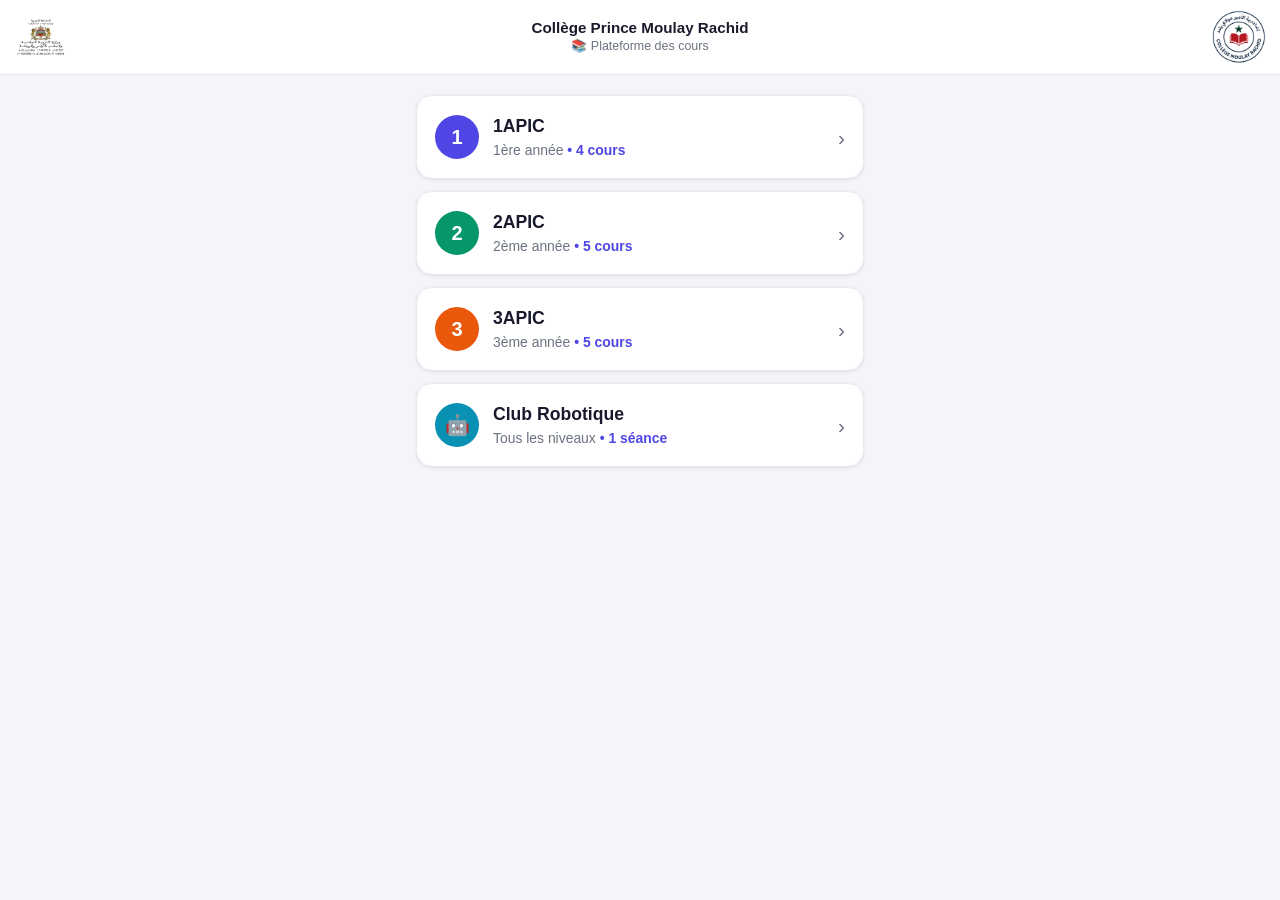
==== commit fce48310: "Add Tinkercad exercise pages to Club Robotique Serve the robotique/ pages (levels 1 to 3 and the sho" ====
--- a/index.html
+++ b/index.html
@@ -119,21 +119,50 @@
   #seanceTitle { margin-bottom: 2px; }
   #taskGrid { margin-top: 16px; }
   .task-card { border-top: 5px solid var(--task-color); }
-  .task-icon { font-size: 1.6rem; padding: 12px 12px 0; }
-  .task-card .grid-body { padding-top: 6px; }
+  .task-preview {
+    position: relative; aspect-ratio: 16 / 10; display: flex; align-items: center; justify-content: center;
+    font-size: 2rem; background: var(--bg); overflow: hidden;
+  }
+  .task-preview img { position: absolute; inset: 0; width: 100%; height: 100%; object-fit: cover; }
+  .play-badge {
+    position: absolute; width: 46px; height: 46px; border-radius: 50%; background: rgba(0,0,0,0.65); color: white;
+    display: flex; align-items: center; justify-content: center; font-size: 1.1rem; padding-left: 3px;
+  }
   .task-type { display: block; font-size: 0.75rem; font-weight: 700; color: var(--task-color); margin-bottom: 3px; }
-  .type-tutoriel { --task-color: #4f46e5; }
-  .type-exercice { --task-color: #059669; }
+  .type-video { --task-color: #dc2626; }
+  .type-image { --task-color: #7c3aed; }
+  .type-texte { --task-color: #ea580c; }
   .type-lien { --task-color: #0891b2; }
-  .type-info { --task-color: #ea580c; }
+  .type-fichier { --task-color: #059669; }
+  .type-page { --task-color: #0891b2; }
+  .task-video:empty { display: none; }
+  .video-open { margin: 10px 0 0; background: #dc2626; }
+  .task-video { margin-bottom: 14px; }
+  .task-video iframe, .task-video video { display: block; width: 100%; aspect-ratio: 16 / 9; border: 0; border-radius: 12px; background: #000; }
   .task-text { white-space: pre-wrap; overflow-wrap: anywhere; margin: 0 0 14px; }
   .task-link {
     display: block; text-align: center; text-decoration: none; background: var(--accent); color: white;
     padding: 13px; border-radius: 12px; font-weight: 600; margin-bottom: 14px;
   }
-  .task-image { margin-bottom: 14px; }
-  .task-image img { display: block; width: 100%; border-radius: 12px; background: #eef0f4; }
-  .task-image a { display: block; text-align: center; padding: 8px; color: var(--accent); font-size: 0.9rem; font-weight: 600; text-decoration: none; }
+  .task-image {
+    display: block; width: 100%; border-radius: 12px; background: #eef0f4; margin-bottom: 14px; cursor: zoom-in;
+    -webkit-touch-callout: none; user-select: none;
+  }
+  .image-viewer {
+    display: none; position: fixed; inset: 0; z-index: 60; background: #000; overflow: auto;
+    align-items: center; justify-content: center;
+  }
+  .image-viewer.open { display: flex; }
+  .image-viewer img {
+    display: block; max-width: 100%; max-height: 100%; margin: auto; cursor: zoom-in;
+    -webkit-touch-callout: none; user-select: none;
+  }
+  .image-viewer.zoomed { display: block; }
+  .image-viewer.zoomed img { max-width: none; max-height: none; width: 250%; cursor: zoom-out; }
+  .viewer-close {
+    position: fixed; top: calc(12px + env(safe-area-inset-top, 0px)); right: 12px; z-index: 61; width: 44px; height: 44px;
+    border: none; border-radius: 50%; background: rgba(255,255,255,0.2); color: white; font-size: 1.2rem; cursor: pointer;
+  }
   .task-file {
     display: block; border: 1px solid var(--border); border-radius: 12px; padding: 13px; margin-bottom: 10px;
     color: var(--text); text-decoration: none; font-weight: 600; overflow-wrap: anywhere;
@@ -265,7 +294,7 @@
     <div class="date-text" id="seanceDate"></div>
     <p class="seance-desc" id="seanceDesc"></p>
     <div class="card-grid" id="taskGrid"></div>
-    <div class="empty-state" id="seanceEmpty" style="display:none;">Aucune tâche pour le moment.</div>
+    <div class="empty-state" id="seanceEmpty" style="display:none;">Aucune carte pour le moment.</div>
   </div>
 </main>
 
@@ -298,11 +327,17 @@
     <div class="sheet-handle"></div>
     <h3 id="taskTitle"></h3>
     <span class="subject-tag" id="taskType"></span>
+    <div class="task-video" id="taskVideo"></div>
     <p class="task-text" id="taskText"></p>
     <a class="task-link" id="taskLink" target="_blank" rel="noopener">🔗 Ouvrir le lien</a>
     <div id="taskMedia"></div>
     <button class="sheet-close" id="taskClose">Fermer</button>
   </div>
+</div>
+
+<div class="image-viewer" id="imageViewer">
+  <button class="viewer-close" id="viewerClose" aria-label="Fermer">✕</button>
+  <img id="viewerImg" alt="" draggable="false">
 </div>
 
 <script>
@@ -565,10 +600,12 @@
 
   // ---- Club Robotique ----
   const TASK_TYPES = {
-    tutoriel: { label: 'Tutoriel', icon: '📘', cls: 'type-tutoriel' },
-    exercice: { label: 'Exercice', icon: '✏️', cls: 'type-exercice' },
+    video: { label: 'Vidéo', icon: '🎬', cls: 'type-video' },
+    image: { label: 'Image', icon: '🖼️', cls: 'type-image' },
+    texte: { label: 'Texte', icon: '📝', cls: 'type-texte' },
     lien: { label: 'Lien', icon: '🔗', cls: 'type-lien' },
-    info: { label: 'Information', icon: '💡', cls: 'type-info' }
+    fichier: { label: 'Fichier', icon: '📎', cls: 'type-fichier' },
+    page: { label: 'Exercices', icon: '🧩', cls: 'type-page' }
   };
   const clubScreen = document.getElementById('clubScreen');
   const seanceScreen = document.getElementById('seanceScreen');
@@ -681,16 +718,34 @@
     grid.innerHTML = '';
     document.getElementById('seanceEmpty').style.display = tasks.length === 0 ? 'block' : 'none';
     tasks.forEach(t => {
-      const type = TASK_TYPES[t.type] || TASK_TYPES.info;
+      const type = TASK_TYPES[t.type] || TASK_TYPES.texte;
       const card = document.createElement('div');
       card.className = 'grid-card task-card ' + type.cls;
       card.innerHTML = `
-        <div class="task-icon"></div>
+        <div class="task-preview"><span></span></div>
         <div class="grid-body">
           <span class="task-type"></span>
           <h3></h3>
         </div>`;
-      card.querySelector('.task-icon').textContent = type.icon;
+      const preview = card.querySelector('.task-preview');
+      preview.querySelector('span').textContent = type.icon;
+      const previewSrc = taskPreview(t);
+      if (previewSrc) {
+        const img = document.createElement('img');
+        img.src = previewSrc;
+        img.alt = '';
+        img.loading = 'lazy';
+        img.decoding = 'async';
+        img.draggable = false;
+        img.onerror = () => img.remove();
+        preview.appendChild(img);
+      }
+      if (t.type === 'video') {
+        const play = document.createElement('div');
+        play.className = 'play-badge';
+        play.textContent = '▶';
+        preview.appendChild(play);
+      }
       card.querySelector('.task-type').textContent = type.label;
       card.querySelector('h3').textContent = t.title || 'Sans titre';
       card.addEventListener('click', () => openTask(t));
@@ -698,8 +753,30 @@
     });
   }
 
+  function miniPath(path) { return path.replace(/\.jpg$/, '-mini.jpg'); }
+
+  function sitePage(path) {
+    return typeof path === 'string' && /^[\w\-\/]+\.(html|png|jpe?g)$/i.test(path) && !path.includes('..') ? path : null;
+  }
+
+  function taskPreview(t) {
+    if (sitePage(t.preview)) return t.preview;
+    if (t.youtubeId) return 'https://img.youtube.com/vi/' + encodeURIComponent(t.youtubeId) + '/mqdefault.jpg';
+    if (t.images && t.images.length) return miniPath(t.images[0]);
+    return null;
+  }
+
   function openTask(t) {
-    const type = TASK_TYPES[t.type] || TASK_TYPES.info;
+    if (t.type === 'page' && sitePage(t.page)) {
+      window.location.href = t.page;
+      return;
+    }
+    // A lone image goes straight to the full-screen viewer
+    if (t.images && t.images.length === 1 && !t.text && !t.link && !t.youtubeId && !t.video) {
+      openViewer(t.images[0]);
+      return;
+    }
+    const type = TASK_TYPES[t.type] || TASK_TYPES.texte;
     document.getElementById('taskTitle').textContent = t.title || 'Sans titre';
     document.getElementById('taskType').textContent = type.icon + ' ' + type.label;
     const text = document.getElementById('taskText');
@@ -711,23 +788,47 @@
     link.style.display = safeLink ? 'block' : 'none';
     if (safeLink) link.href = t.link; else link.removeAttribute('href');
 
+    const video = document.getElementById('taskVideo');
+    video.innerHTML = '';
+    if (t.youtubeId) {
+      const frame = document.createElement('iframe');
+      frame.src = 'https://www.youtube-nocookie.com/embed/' + encodeURIComponent(t.youtubeId) + '?rel=0&playsinline=1';
+      frame.title = t.title || 'Vidéo';
+      frame.allow = 'accelerometer; autoplay; encrypted-media; gyroscope; picture-in-picture';
+      frame.allowFullscreen = true;
+      frame.referrerPolicy = 'strict-origin-when-cross-origin';
+      video.appendChild(frame);
+      const open = document.createElement('a');
+      open.className = 'task-link video-open';
+      open.href = 'https://youtu.be/' + encodeURIComponent(t.youtubeId);
+      open.target = '_blank';
+      open.rel = 'noopener';
+      open.textContent = '▶ Ouvrir sur YouTube';
+      video.appendChild(open);
+    } else if (t.video) {
+      const player = document.createElement('video');
+      player.src = t.video;
+      player.controls = true;
+      player.playsInline = true;
+      player.preload = 'metadata';
+      player.setAttribute('controlsList', 'nodownload');
+      player.oncontextmenu = () => false;
+      video.appendChild(player);
+    }
+
     const media = document.getElementById('taskMedia');
     media.innerHTML = '';
     (t.images || []).forEach((path, i) => {
-      const wrap = document.createElement('div');
-      wrap.className = 'task-image';
       const img = document.createElement('img');
+      img.className = 'task-image';
       img.src = path;
       img.alt = 'Image ' + (i + 1);
       img.loading = 'lazy';
       img.decoding = 'async';
-      const a = document.createElement('a');
-      a.href = path;
-      a.download = '';
-      a.textContent = '⬇ Télécharger l\'image';
-      wrap.appendChild(img);
-      wrap.appendChild(a);
-      media.appendChild(wrap);
+      img.draggable = false;
+      img.oncontextmenu = () => false;
+      img.addEventListener('click', () => openViewer(path));
+      media.appendChild(img);
     });
     (t.files || []).forEach(f => {
       const a = document.createElement('a');
@@ -739,6 +840,28 @@
     });
     taskOverlay.classList.add('open');
   }
+
+  function closeTask() {
+    taskOverlay.classList.remove('open');
+    document.getElementById('taskVideo').innerHTML = '';
+  }
+
+  // ---- Full-screen image viewer ----
+  const viewer = document.getElementById('imageViewer');
+  const viewerImg = document.getElementById('viewerImg');
+
+  function openViewer(path) {
+    viewerImg.src = path;
+    viewer.classList.remove('zoomed');
+    viewer.classList.add('open');
+  }
+  function closeViewer() {
+    viewer.classList.remove('open');
+    viewerImg.removeAttribute('src');
+  }
+  viewerImg.addEventListener('click', () => viewer.classList.toggle('zoomed'));
+  viewerImg.addEventListener('contextmenu', e => e.preventDefault());
+  document.getElementById('viewerClose').addEventListener('click', closeViewer);
 
   document.getElementById('clubCard').addEventListener('click', openClub);
   document.getElementById('clubBack').addEventListener('click', () => {
@@ -751,8 +874,8 @@
     clubScreen.style.display = 'block';
     renderClub();
   });
-  document.getElementById('taskClose').addEventListener('click', () => taskOverlay.classList.remove('open'));
-  taskOverlay.addEventListener('click', (e) => { if (e.target === taskOverlay) taskOverlay.classList.remove('open'); });
+  document.getElementById('taskClose').addEventListener('click', closeTask);
+  taskOverlay.addEventListener('click', (e) => { if (e.target === taskOverlay) closeTask(); });
 
   document.getElementById('modalClose').addEventListener('click', () => overlay.classList.remove('open'));
   overlay.addEventListener('click', (e) => { if (e.target === overlay) overlay.classList.remove('open'); });
@@ -770,6 +893,7 @@
   searchInput.addEventListener('input', renderCourses);
 
   refreshData();
+  if (location.hash === '#club') openClub();
 </script>
 
 </body>
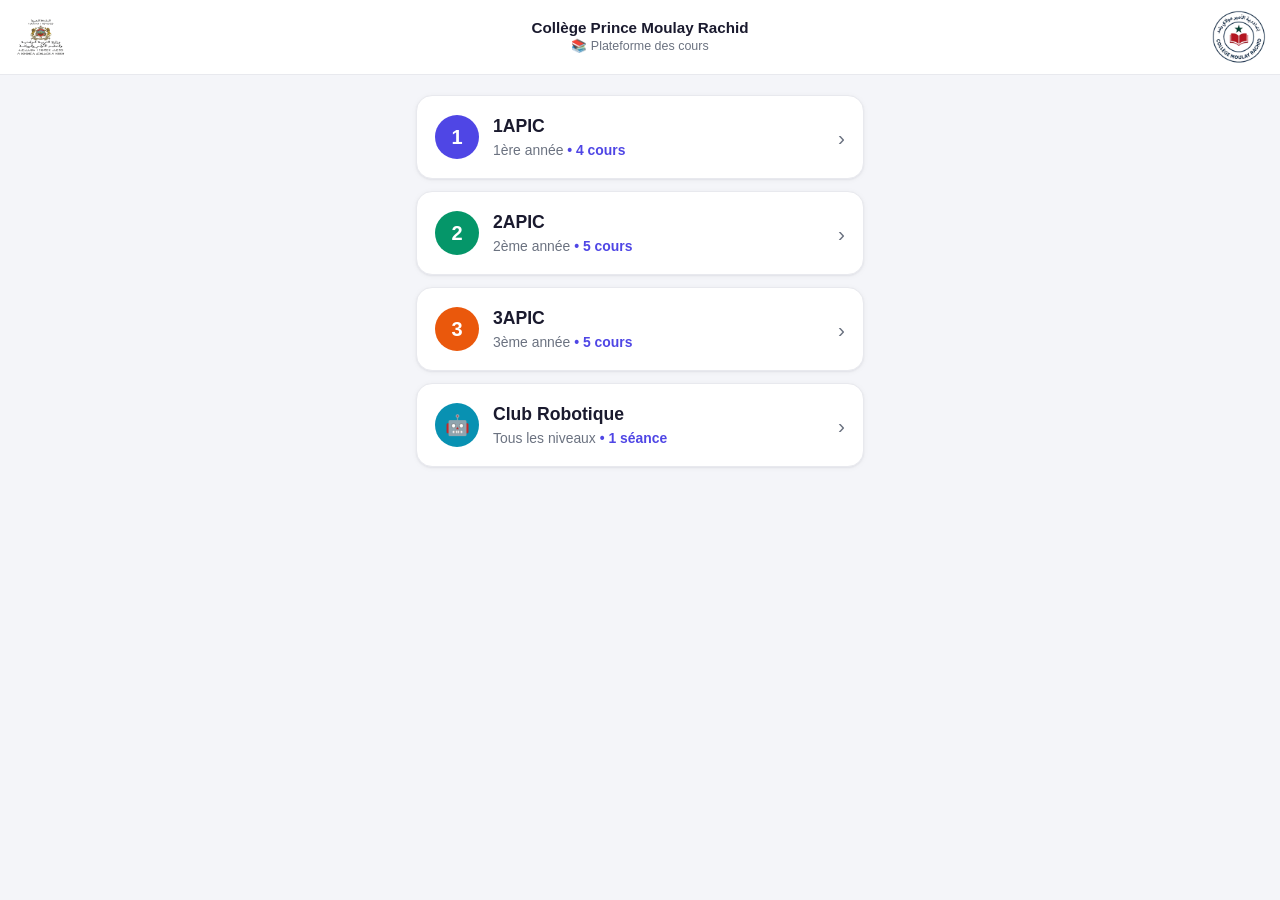
==== commit d98b53be: "Add a Tinkercad invitation card to Séance 1 Put a link card to the class invitation first in Séance " ====
--- a/index.html
+++ b/index.html
@@ -771,6 +771,10 @@
       window.location.href = t.page;
       return;
     }
+    if (t.type === 'lien' && /^https?:/i.test(t.link || '') && !t.text && !(t.images || []).length && !(t.files || []).length) {
+      window.open(t.link, '_blank', 'noopener');
+      return;
+    }
     // A lone image goes straight to the full-screen viewer
     if (t.images && t.images.length === 1 && !t.text && !t.link && !t.youtubeId && !t.video) {
       openViewer(t.images[0]);
